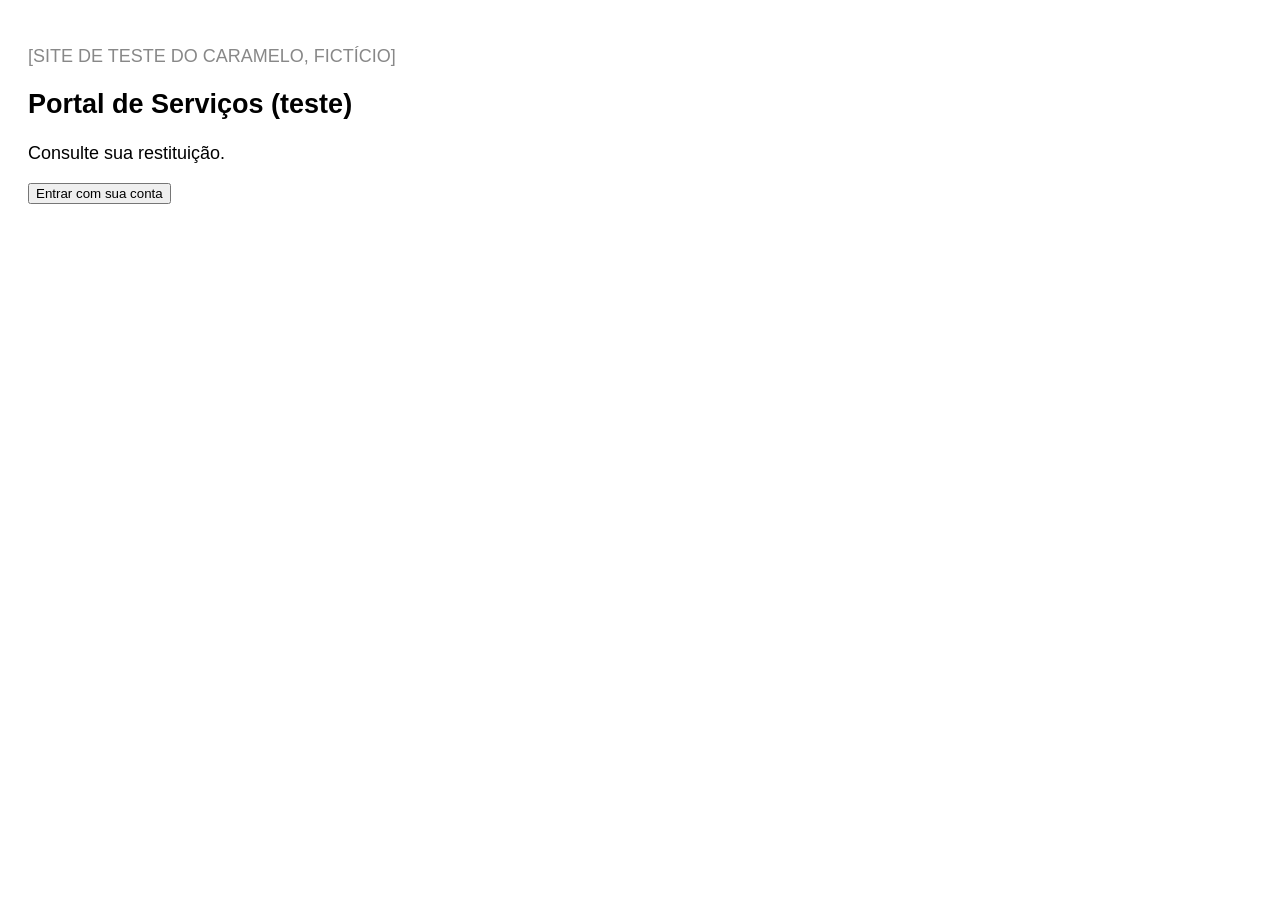
==== demo_sites/service/index.html @ 2fb75a3f "feat: initial caramelo-api Co-Authored-By: Claude Fable 5.2 <noreply@anthropic.com> Claude-Session: " ====
<!doctype html><meta charset="utf-8"><title>Serviço de teste - Restituição</title>
<body style="font-family:sans-serif;padding:20px;font-size:18px"><p style="color:#888">[SITE DE TESTE DO CARAMELO, FICTÍCIO]</p>
<h2>Portal de Serviços (teste)</h2><p>Consulte sua restituição.</p><a href="login.html"><button>Entrar com sua conta</button></a></body>
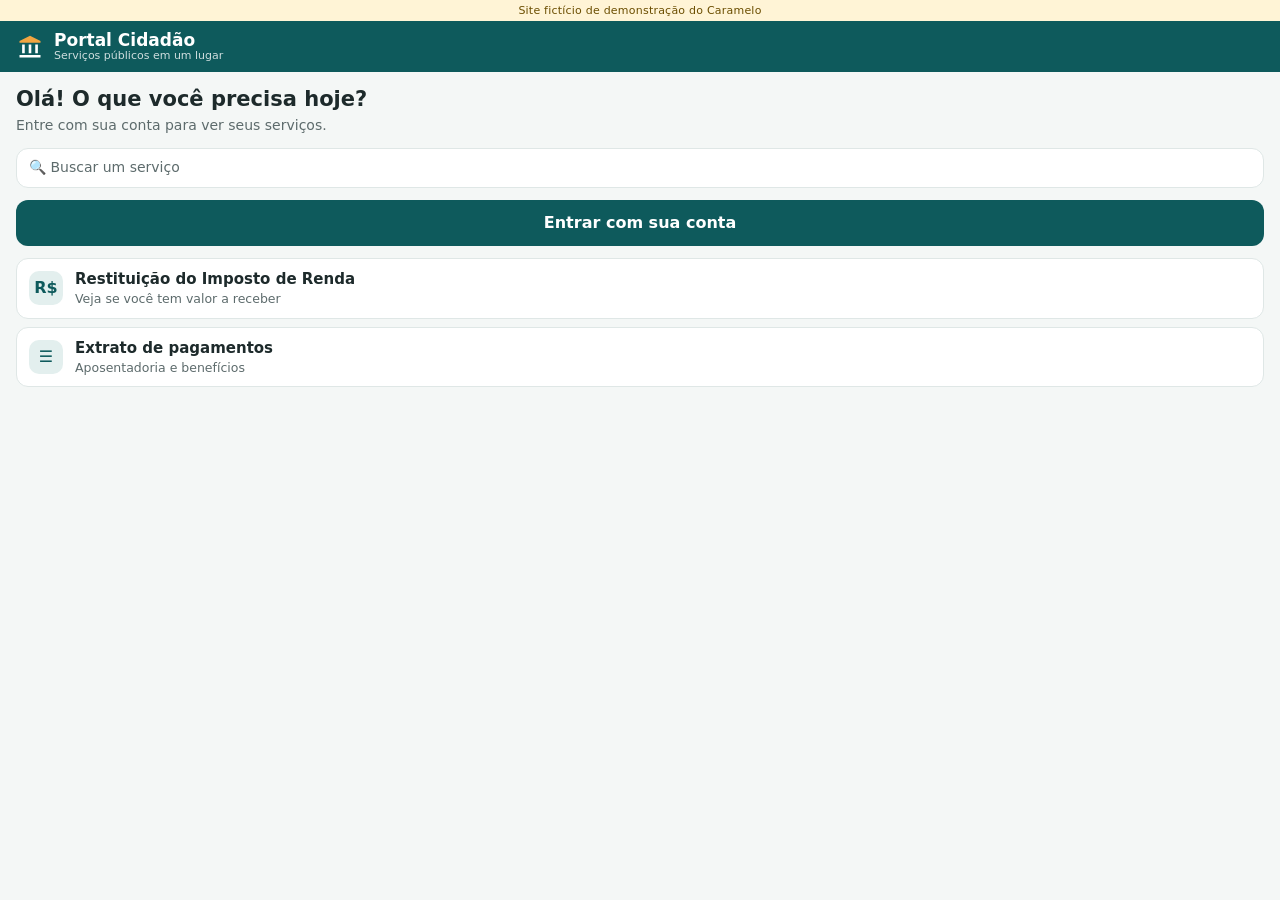
==== commit 39799867: "feat: realistic fictitious service portal for the Fazer junto demo "Portal Cidadão" replaces the uns" ====
--- a/demo_sites/service/index.html
+++ b/demo_sites/service/index.html
@@ -1,3 +1,13 @@
-<!doctype html><meta charset="utf-8"><title>Serviço de teste - Restituição</title>
-<body style="font-family:sans-serif;padding:20px;font-size:18px"><p style="color:#888">[SITE DE TESTE DO CARAMELO, FICTÍCIO]</p>
-<h2>Portal de Serviços (teste)</h2><p>Consulte sua restituição.</p><a href="login.html"><button>Entrar com sua conta</button></a></body>
+<!doctype html><html lang="pt-BR"><head><meta charset="utf-8"><meta name="viewport" content="width=device-width,initial-scale=1"><title>Portal Cidadão (demonstração)</title><link rel="stylesheet" href="style.css"></head>
+<body><div class="demo-strip">Site fictício de demonstração do Caramelo</div>
+<header class="top"><svg class="top__logo" viewBox="0 0 32 32" aria-hidden="true"><path d="M16 3 4 9v2h24V9z" fill="#f2a541"/><path d="M7 13h3v10H7zM14.5 13h3v10h-3zM22 13h3v10h-3zM4 25h24v3H4z" fill="#fff"/></svg><div class="top__name">Portal Cidadão<small>Serviços públicos em um lugar</small></div></header>
+<main>
+  <h1>Olá! O que você precisa hoje?</h1>
+  <p class="lead">Entre com sua conta para ver seus serviços.</p>
+  <div class="search">&#128269; Buscar um serviço</div>
+  <a href="login.html"><button class="btn btn--primary">Entrar com sua conta</button></a>
+  <div class="list">
+    <div class="item"><span class="item__icon">R$</span><span class="item__text">Restituição do Imposto de Renda<small>Veja se você tem valor a receber</small></span></div>
+    <div class="item"><span class="item__icon">&#9776;</span><span class="item__text">Extrato de pagamentos<small>Aposentadoria e benefícios</small></span></div>
+  </div>
+</main></body></html>
--- a/demo_sites/service/style.css
+++ b/demo_sites/service/style.css
@@ -0,0 +1,43 @@
+/* "Portal Cidadão": fictitious public-service portal used by Caramelo's demo and e2e tests.
+   Its own look on purpose: it must not imitate any real government or bank site.
+   Sized for the secure room's 390x440 viewport. */
+:root {
+  --brand: #0e5a5c; --brand-dark: #0a4446; --accent: #f2a541; --ink: #1d2a2b; --muted: #5d6b6c;
+  --line: #dfe7e6; --bg: #f4f7f6; --card: #ffffff; --ok: #1d7a46; --ok-bg: #e5f4ea;
+}
+* { box-sizing: border-box; margin: 0; }
+body { font-family: "Segoe UI", system-ui, -apple-system, Roboto, sans-serif; background: var(--bg); color: var(--ink); font-size: 16px; line-height: 1.4; }
+a { color: inherit; text-decoration: none; }
+.demo-strip { background: #fff4d6; color: #6b4e00; font-size: 11px; text-align: center; padding: 3px 8px; letter-spacing: .02em; }
+.top { display: flex; align-items: center; gap: 10px; background: var(--brand); color: #fff; padding: 10px 16px; }
+.top__logo { width: 28px; height: 28px; flex: none; }
+.top__name { font-weight: 700; font-size: 17px; line-height: 1.1; }
+.top__name small { display: block; font-weight: 500; font-size: 11px; opacity: .8; }
+.top__user { margin-left: auto; width: 30px; height: 30px; border-radius: 50%; background: rgba(255, 255, 255, .18); display: grid; place-items: center; font-weight: 700; font-size: 14px; }
+main { padding: 14px 16px 18px; }
+h1 { font-size: 21px; line-height: 1.25; margin-bottom: 4px; }
+.lead { color: var(--muted); font-size: 14px; margin-bottom: 12px; }
+.search { display: flex; align-items: center; gap: 8px; background: var(--card); border: 1px solid var(--line); border-radius: 12px; padding: 9px 12px; color: var(--muted); font-size: 14px; margin-bottom: 12px; }
+.btn { display: block; width: 100%; border: 0; border-radius: 12px; padding: 12px 16px; font: inherit; font-weight: 700; font-size: 16px; text-align: center; cursor: pointer; }
+.btn--primary { background: var(--brand); color: #fff; }
+.btn--primary:hover { background: var(--brand-dark); }
+.list { display: grid; gap: 8px; margin-top: 12px; }
+.item { display: flex; align-items: center; gap: 12px; background: var(--card); border: 1px solid var(--line); border-radius: 12px; padding: 10px 12px; }
+.item__icon { width: 34px; height: 34px; border-radius: 10px; background: #e3efee; color: var(--brand); display: grid; place-items: center; font-weight: 800; flex: none; }
+.item__text { font-weight: 600; font-size: 15px; }
+.item__text small { display: block; font-weight: 400; color: var(--muted); font-size: 12.5px; }
+.item--action { border-color: var(--brand); box-shadow: 0 2px 0 rgba(14, 90, 92, .15); }
+.item__go { margin-left: auto; color: var(--brand); font-size: 20px; font-weight: 700; }
+.card { background: var(--card); border: 1px solid var(--line); border-radius: 14px; padding: 14px; }
+.field { display: block; font-size: 14px; font-weight: 600; margin: 12px 0 6px; }
+.input { width: 100%; font: inherit; font-size: 18px; padding: 11px 12px; border: 2px solid var(--line); border-radius: 10px; background: #fff; }
+.input:focus { outline: none; border-color: var(--brand); }
+.who { display: flex; align-items: center; gap: 10px; color: var(--muted); font-size: 14px; }
+.who strong { color: var(--ink); }
+.btn + .hint, .hint { color: var(--muted); font-size: 12.5px; margin-top: 8px; text-align: center; }
+.status { display: inline-flex; align-items: center; gap: 6px; background: var(--ok-bg); color: var(--ok); font-weight: 700; font-size: 13px; border-radius: 999px; padding: 4px 10px; }
+.status::before { content: ""; width: 8px; height: 8px; border-radius: 50%; background: var(--ok); }
+.amount { font-size: 30px; font-weight: 800; margin: 8px 0 2px; color: var(--brand-dark); }
+.rows { display: grid; gap: 6px; margin-top: 10px; font-size: 14px; }
+.rows div { display: flex; justify-content: space-between; border-top: 1px solid var(--line); padding-top: 6px; }
+.rows span { color: var(--muted); }
